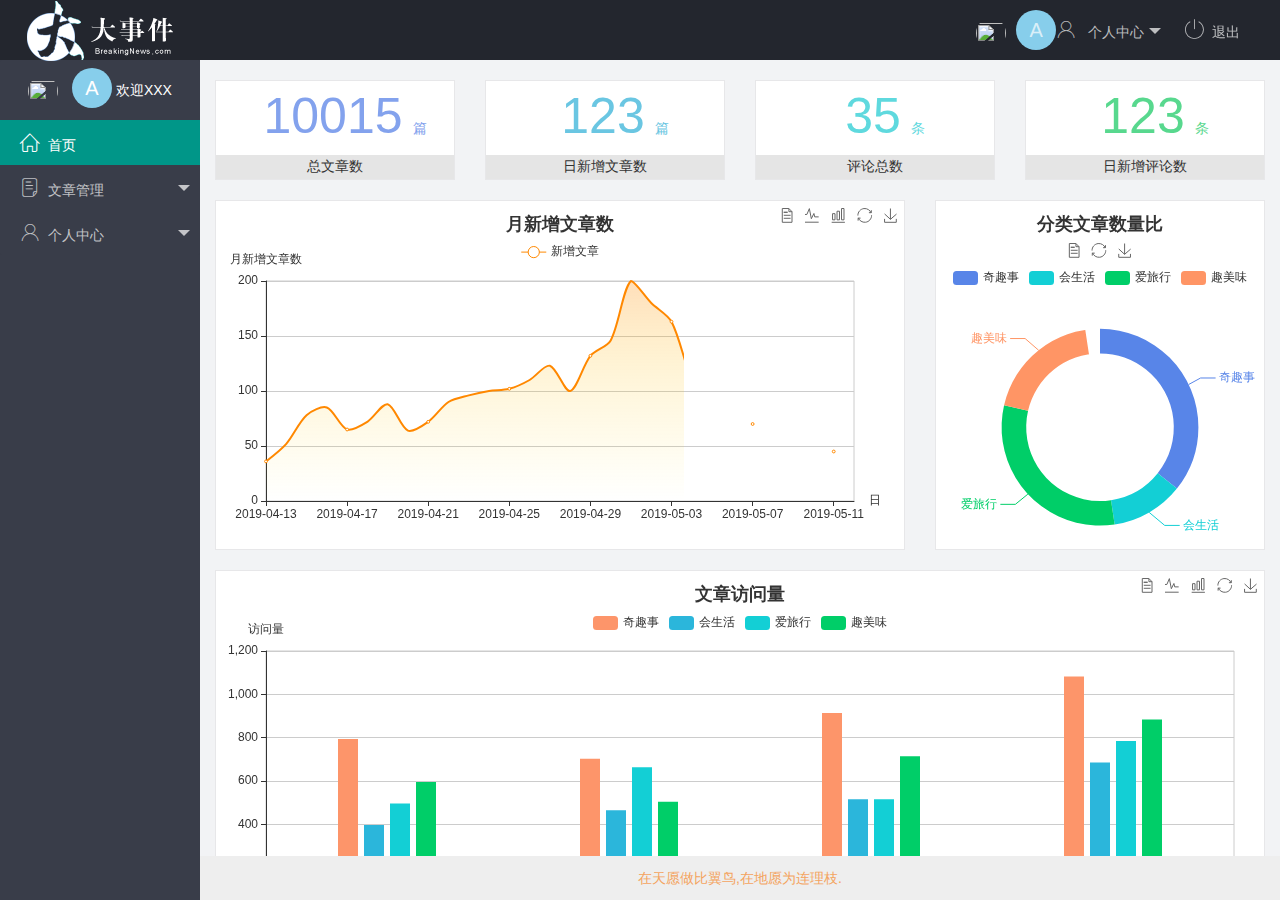
==== index.html @ f8e323c4 "让你烦我给你删了" ====
<!DOCTYPE html>
<html>

<head>
    <meta charset="utf-8">
    <meta name="viewport" content="width=device-width, initial-scale=1, maximum-scale=1">
    <title>主页面</title>
    <!-- 引入layui的css -->
    <link rel="stylesheet" href="/assets/lib/layui/css/layui.css">
    <!-- 引入小图标的 -->
    <link rel="stylesheet" href="/assets/fonts/iconfont.css">
    <!-- 引入自己的css -->
    <link rel="stylesheet" href="/assets/css/index.css">
</head>

<body class="layui-layout-body">
    <div class="layui-layout layui-layout-admin">
        <div class="layui-header">
            <div class="layui-logo">
                <img src="/assets/images/logo.png" alt="">
            </div>

            <ul class="layui-nav layui-layout-right">
                <li class="layui-nav-item">
                    <a href="javascript:;">
                        <img src="http://t.cn/RCzsdCq" class="layui-nav-img"><span class="text">A</span><span class="iconfont icon-user"></span>
                        
                        个人中心
                    </a>
                    <dl class="layui-nav-child">
                        <dd><a href="">基本资料</a></dd>
                        <dd><a href="">头像设置</a></dd>
                        <dd><a href="">设置密码</a></dd>
                    </dl>
                </li>
                <li class="layui-nav-item"><a href="" id="exit"><span class="iconfont icon-tuichu"></span>退出</a></li>
            </ul>
        </div>

        <div class="layui-side layui-bg-black">
            <div class="layui-side-scroll" >
                <!-- 左侧导航区域（可配合layui已有的垂直导航） -->
                <ul class="layui-nav layui-nav-tree" lay-shrink="all" >
                    <li class="layui-nav-item  heig">
                        <img src="http://t.cn/RCzsdCq" class="layui-nav-img">
                        <span class="text">A</span>
                        <span class="welcome">欢迎XXX</span>
                    </li>
                    <li class="layui-nav-item layui-this" ><a href="/home/dashboard.html" target="fm">
                        <span class="iconfont icon-home" ></span>首页</a></li>


                    <li class="layui-nav-item ">
                        <a class="" href="javascript:;"><span class="iconfont icon-16"></span>文章管理</a>
                        <dl class="layui-nav-child">
                            <dd><a href="javascript:;"> <i class="layui-icon layui-icon-star" style="font-size: 20px; color: #1E9FFF;"></i>文章类别</a></dd>
                            <dd><a href="javascript:;"><i class="layui-icon layui-icon-star" style="font-size: 20px; color: red;"></i>文章发布</a></dd>
                            <dd><a href="javascript:;"><i class="layui-icon layui-icon-star" style="font-size: 20px; color: orange;"></i>文章管理</a></dd>
                        </dl>
                    </li>


                    <li class="layui-nav-item">
                        <a href="javascript:;"><span class="iconfont icon-user"></span>个人中心</a>
                        <dl class="layui-nav-child">
                            <dd><a href="/user/user.info.html" target="fm"><i class="layui-icon layui-icon-star" style="font-size: 20px; color: pink;"></i>基本设置</a></dd>
                            <dd><a href="/user/user.avatar.html" target="fm"><i class="layui-icon layui-icon-star" style="font-size: 20px; color: greenyellow"></i>更改头像</a></dd>
                            <dd><a href="/user/user.pwd.html" target="fm"><i class="layui-icon layui-icon-star" style="font-size: 20px; color: purple;"></i>密码修改</a></dd>
                        </dl>
                    </li>
                </ul>
            </div>
        </div>

        <div class="layui-body">
            <!-- 内容主体区域 -->
            <iframe  name="fm" src="/home/dashboard.html" frameborder="0"></iframe>
        </div>

        <div class="layui-footer">
            <!-- 底部固定区域 -->
           在天愿做比翼鸟,在地愿为连理枝.
        </div>
    </div>
    <!-- 引入jquery -->
    <script src="/assets/lib/jquery.js"></script>
    <!-- 引入layui的js部分 -->
    <!-- <script src="/assets/lib/layui/layui.js"></script> -->
    <script src="/assets/lib/layui/layui.all.js"></script>
    <!-- 引入自己的js -->
    <script src="/assets/js/index.js"></script>

</body>

</html>
---- assets/lib/layui/css/layui.css ----
/** layui-v2.5.5 MIT License By https://www.layui.com */
 .layui-inline,img{display:inline-block;vertical-align:middle}h1,h2,h3,h4,h5,h6{font-weight:400}.layui-edge,.layui-header,.layui-inline,.layui-main{position:relative}.layui-body,.layui-edge,.layui-elip{overflow:hidden}.layui-btn,.layui-edge,.layui-inline,img{vertical-align:middle}.layui-btn,.layui-disabled,.layui-icon,.layui-unselect{-moz-user-select:none;-webkit-user-select:none;-ms-user-select:none}.layui-elip,.layui-form-checkbox span,.layui-form-pane .layui-form-label{text-overflow:ellipsis;white-space:nowrap}.layui-breadcrumb,.layui-tree-btnGroup{visibility:hidden}blockquote,body,button,dd,div,dl,dt,form,h1,h2,h3,h4,h5,h6,input,li,ol,p,pre,td,textarea,th,ul{margin:0;padding:0;-webkit-tap-highlight-color:rgba(0,0,0,0)}a:active,a:hover{outline:0}img{border:none}li{list-style:none}table{border-collapse:collapse;border-spacing:0}h4,h5,h6{font-size:100%}button,input,optgroup,option,select,textarea{font-family:inherit;font-size:inherit;font-style:inherit;font-weight:inherit;outline:0}pre{white-space:pre-wrap;white-space:-moz-pre-wrap;white-space:-pre-wrap;white-space:-o-pre-wrap;word-wrap:break-word}body{line-height:24px;font:14px Helvetica Neue,Helvetica,PingFang SC,Tahoma,Arial,sans-serif}hr{height:1px;margin:10px 0;border:0;clear:both}a{color:#333;text-decoration:none}a:hover{color:#777}a cite{font-style:normal;*cursor:pointer}.layui-border-box,.layui-border-box *{box-sizing:border-box}.layui-box,.layui-box *{box-sizing:content-box}.layui-clear{clear:both;*zoom:1}.layui-clear:after{content:'\20';clear:both;*zoom:1;display:block;height:0}.layui-inline{*display:inline;*zoom:1}.layui-edge{display:inline-block;width:0;height:0;border-width:6px;border-style:dashed;border-color:transparent}.layui-edge-top{top:-4px;border-bottom-color:#999;border-bottom-style:solid}.layui-edge-right{border-left-color:#999;border-left-style:solid}.layui-edge-bottom{top:2px;border-top-color:#999;border-top-style:solid}.layui-edge-left{border-right-color:#999;border-right-style:solid}.layui-disabled,.layui-disabled:hover{color:#d2d2d2!important;cursor:not-allowed!important}.layui-circle{border-radius:100%}.layui-show{display:block!important}.layui-hide{display:none!important}@font-face{font-family:layui-icon;src:url(../font/iconfont.eot?v=250);src:url(../font/iconfont.eot?v=250#iefix) format('embedded-opentype'),url(../font/iconfont.woff2?v=250) format('woff2'),url(../font/iconfont.woff?v=250) format('woff'),url(../font/iconfont.ttf?v=250) format('truetype'),url(../font/iconfont.svg?v=250#layui-icon) format('svg')}.layui-icon{font-family:layui-icon!important;font-size:16px;font-style:normal;-webkit-font-smoothing:antialiased;-moz-osx-font-smoothing:grayscale}.layui-icon-reply-fill:before{content:"\e611"}.layui-icon-set-fill:before{content:"\e614"}.layui-icon-menu-fill:before{content:"\e60f"}.layui-icon-search:before{content:"\e615"}.layui-icon-share:before{content:"\e641"}.layui-icon-set-sm:before{content:"\e620"}.layui-icon-engine:before{content:"\e628"}.layui-icon-close:before{content:"\1006"}.layui-icon-close-fill:before{content:"\1007"}.layui-icon-chart-screen:before{content:"\e629"}.layui-icon-star:before{content:"\e600"}.layui-icon-circle-dot:before{content:"\e617"}.layui-icon-chat:before{content:"\e606"}.layui-icon-release:before{content:"\e609"}.layui-icon-list:before{content:"\e60a"}.layui-icon-chart:before{content:"\e62c"}.layui-icon-ok-circle:before{content:"\1005"}.layui-icon-layim-theme:before{content:"\e61b"}.layui-icon-table:before{content:"\e62d"}.layui-icon-right:before{content:"\e602"}.layui-icon-left:before{content:"\e603"}.layui-icon-cart-simple:before{content:"\e698"}.layui-icon-face-cry:before{content:"\e69c"}.layui-icon-face-smile:before{content:"\e6af"}.layui-icon-survey:before{content:"\e6b2"}.layui-icon-tree:before{content:"\e62e"}.layui-icon-upload-circle:before{content:"\e62f"}.layui-icon-add-circle:before{content:"\e61f"}.layui-icon-download-circle:before{content:"\e601"}.layui-icon-templeate-1:before{content:"\e630"}.layui-icon-util:before{content:"\e631"}.layui-icon-face-surprised:before{content:"\e664"}.layui-icon-edit:before{content:"\e642"}.layui-icon-speaker:before{content:"\e645"}.layui-icon-down:before{content:"\e61a"}.layui-icon-file:before{content:"\e621"}.layui-icon-layouts:before{content:"\e632"}.layui-icon-rate-half:before{content:"\e6c9"}.layui-icon-add-circle-fine:before{content:"\e608"}.layui-icon-prev-circle:before{content:"\e633"}.layui-icon-read:before{content:"\e705"}.layui-icon-404:before{content:"\e61c"}.layui-icon-carousel:before{content:"\e634"}.layui-icon-help:before{content:"\e607"}.layui-icon-code-circle:before{content:"\e635"}.layui-icon-water:before{content:"\e636"}.layui-icon-username:before{content:"\e66f"}.layui-icon-find-fill:before{content:"\e670"}.layui-icon-about:before{content:"\e60b"}.layui-icon-location:before{content:"\e715"}.layui-icon-up:before{content:"\e619"}.layui-icon-pause:before{content:"\e651"}.layui-icon-date:before{content:"\e637"}.layui-icon-layim-uploadfile:before{content:"\e61d"}.layui-icon-delete:before{content:"\e640"}.layui-icon-play:before{content:"\e652"}.layui-icon-top:before{content:"\e604"}.layui-icon-friends:before{content:"\e612"}.layui-icon-refresh-3:before{content:"\e9aa"}.layui-icon-ok:before{content:"\e605"}.layui-icon-layer:before{content:"\e638"}.layui-icon-face-smile-fine:before{content:"\e60c"}.layui-icon-dollar:before{content:"\e659"}.layui-icon-group:before{content:"\e613"}.layui-icon-layim-download:before{content:"\e61e"}.layui-icon-picture-fine:before{content:"\e60d"}.layui-icon-link:before{content:"\e64c"}.layui-icon-diamond:before{content:"\e735"}.layui-icon-log:before{content:"\e60e"}.layui-icon-rate-solid:before{content:"\e67a"}.layui-icon-fonts-del:before{content:"\e64f"}.layui-icon-unlink:before{content:"\e64d"}.layui-icon-fonts-clear:before{content:"\e639"}.layui-icon-triangle-r:before{content:"\e623"}.layui-icon-circle:before{content:"\e63f"}.layui-icon-radio:before{content:"\e643"}.layui-icon-align-center:before{content:"\e647"}.layui-icon-align-right:before{content:"\e648"}.layui-icon-align-left:before{content:"\e649"}.layui-icon-loading-1:before{content:"\e63e"}.layui-icon-return:before{content:"\e65c"}.layui-icon-fonts-strong:before{content:"\e62b"}.layui-icon-upload:before{content:"\e67c"}.layui-icon-dialogue:before{content:"\e63a"}.layui-icon-video:before{content:"\e6ed"}.layui-icon-headset:before{content:"\e6fc"}.layui-icon-cellphone-fine:before{content:"\e63b"}.layui-icon-add-1:before{content:"\e654"}.layui-icon-face-smile-b:before{content:"\e650"}.layui-icon-fonts-html:before{content:"\e64b"}.layui-icon-form:before{content:"\e63c"}.layui-icon-cart:before{content:"\e657"}.layui-icon-camera-fill:before{content:"\e65d"}.layui-icon-tabs:before{content:"\e62a"}.layui-icon-fonts-code:before{content:"\e64e"}.layui-icon-fire:before{content:"\e756"}.layui-icon-set:before{content:"\e716"}.layui-icon-fonts-u:before{content:"\e646"}.layui-icon-triangle-d:before{content:"\e625"}.layui-icon-tips:before{content:"\e702"}.layui-icon-picture:before{content:"\e64a"}.layui-icon-more-vertical:before{content:"\e671"}.layui-icon-flag:before{content:"\e66c"}.layui-icon-loading:before{content:"\e63d"}.layui-icon-fonts-i:before{content:"\e644"}.layui-icon-refresh-1:before{content:"\e666"}.layui-icon-rmb:before{content:"\e65e"}.layui-icon-home:before{content:"\e68e"}.layui-icon-user:before{content:"\e770"}.layui-icon-notice:before{content:"\e667"}.layui-icon-login-weibo:before{content:"\e675"}.layui-icon-voice:before{content:"\e688"}.layui-icon-upload-drag:before{content:"\e681"}.layui-icon-login-qq:before{content:"\e676"}.layui-icon-snowflake:before{content:"\e6b1"}.layui-icon-file-b:before{content:"\e655"}.layui-icon-template:before{content:"\e663"}.layui-icon-auz:before{content:"\e672"}.layui-icon-console:before{content:"\e665"}.layui-icon-app:before{content:"\e653"}.layui-icon-prev:before{content:"\e65a"}.layui-icon-website:before{content:"\e7ae"}.layui-icon-next:before{content:"\e65b"}.layui-icon-component:before{content:"\e857"}.layui-icon-more:before{content:"\e65f"}.layui-icon-login-wechat:before{content:"\e677"}.layui-icon-shrink-right:before{content:"\e668"}.layui-icon-spread-left:before{content:"\e66b"}.layui-icon-camera:before{content:"\e660"}.layui-icon-note:before{content:"\e66e"}.layui-icon-refresh:before{content:"\e669"}.layui-icon-female:before{content:"\e661"}.layui-icon-male:before{content:"\e662"}.layui-icon-password:before{content:"\e673"}.layui-icon-senior:before{content:"\e674"}.layui-icon-theme:before{content:"\e66a"}.layui-icon-tread:before{content:"\e6c5"}.layui-icon-praise:before{content:"\e6c6"}.layui-icon-star-fill:before{content:"\e658"}.layui-icon-rate:before{content:"\e67b"}.layui-icon-template-1:before{content:"\e656"}.layui-icon-vercode:before{content:"\e679"}.layui-icon-cellphone:before{content:"\e678"}.layui-icon-screen-full:before{content:"\e622"}.layui-icon-screen-restore:before{content:"\e758"}.layui-icon-cols:before{content:"\e610"}.layui-icon-export:before{content:"\e67d"}.layui-icon-print:before{content:"\e66d"}.layui-icon-slider:before{content:"\e714"}.layui-icon-addition:before{content:"\e624"}.layui-icon-subtraction:before{content:"\e67e"}.layui-icon-service:before{content:"\e626"}.layui-icon-transfer:before{content:"\e691"}.layui-main{width:1140px;margin:0 auto}.layui-header{z-index:1000;height:60px}.layui-header a:hover{transition:all .5s;-webkit-transition:all .5s}.layui-side{position:fixed;left:0;top:0;bottom:0;z-index:999;width:200px;overflow-x:hidden}.layui-side-scroll{position:relative;width:220px;height:100%;overflow-x:hidden}.layui-body{position:absolute;left:200px;right:0;top:0;bottom:0;z-index:998;width:auto;overflow-y:auto;box-sizing:border-box}.layui-layout-body{overflow:hidden}.layui-layout-admin .layui-header{background-color:#23262E}.layui-layout-admin .layui-side{top:60px;width:200px;overflow-x:hidden}.layui-layout-admin .layui-body{position:fixed;top:60px;bottom:44px}.layui-layout-admin .layui-main{width:auto;margin:0 15px}.layui-layout-admin .layui-footer{position:fixed;left:200px;right:0;bottom:0;height:44px;line-height:44px;padding:0 15px;background-color:#eee}.layui-layout-admin .layui-logo{position:absolute;left:0;top:0;width:200px;height:100%;line-height:60px;text-align:center;color:#009688;font-size:16px}.layui-layout-admin .layui-header .layui-nav{background:0 0}.layui-layout-left{position:absolute!important;left:200px;top:0}.layui-layout-right{position:absolute!important;right:0;top:0}.layui-container{position:relative;margin:0 auto;padding:0 15px;box-sizing:border-box}.layui-fluid{position:relative;margin:0 auto;padding:0 15px}.layui-row:after,.layui-row:before{content:'';display:block;clear:both}.layui-col-lg1,.layui-col-lg10,.layui-col-lg11,.layui-col-lg12,.layui-col-lg2,.layui-col-lg3,.layui-col-lg4,.layui-col-lg5,.layui-col-lg6,.layui-col-lg7,.layui-col-lg8,.layui-col-lg9,.layui-col-md1,.layui-col-md10,.layui-col-md11,.layui-col-md12,.layui-col-md2,.layui-col-md3,.layui-col-md4,.layui-col-md5,.layui-col-md6,.layui-col-md7,.layui-col-md8,.layui-col-md9,.layui-col-sm1,.layui-col-sm10,.layui-col-sm11,.layui-col-sm12,.layui-col-sm2,.layui-col-sm3,.layui-col-sm4,.layui-col-sm5,.layui-col-sm6,.layui-col-sm7,.layui-col-sm8,.layui-col-sm9,.layui-col-xs1,.layui-col-xs10,.layui-col-xs11,.layui-col-xs12,.layui-col-xs2,.layui-col-xs3,.layui-col-xs4,.layui-col-xs5,.layui-col-xs6,.layui-col-xs7,.layui-col-xs8,.layui-col-xs9{position:relative;display:block;box-sizing:border-box}.layui-col-xs1,.layui-col-xs10,.layui-col-xs11,.layui-col-xs12,.layui-col-xs2,.layui-col-xs3,.layui-col-xs4,.layui-col-xs5,.layui-col-xs6,.layui-col-xs7,.layui-col-xs8,.layui-col-xs9{float:left}.layui-col-xs1{width:8.33333333%}.layui-col-xs2{width:16.66666667%}.layui-col-xs3{width:25%}.layui-col-xs4{width:33.33333333%}.layui-col-xs5{width:41.66666667%}.layui-col-xs6{width:50%}.layui-col-xs7{width:58.33333333%}.layui-col-xs8{width:66.66666667%}.layui-col-xs9{width:75%}.layui-col-xs10{width:83.33333333%}.layui-col-xs11{width:91.66666667%}.layui-col-xs12{width:100%}.layui-col-xs-offset1{margin-left:8.33333333%}.layui-col-xs-offset2{margin-left:16.66666667%}.layui-col-xs-offset3{margin-left:25%}.layui-col-xs-offset4{margin-left:33.33333333%}.layui-col-xs-offset5{margin-left:41.66666667%}.layui-col-xs-offset6{margin-left:50%}.layui-col-xs-offset7{margin-left:58.33333333%}.layui-col-xs-offset8{margin-left:66.66666667%}.layui-col-xs-offset9{margin-left:75%}.layui-col-xs-offset10{margin-left:83.33333333%}.layui-col-xs-offset11{margin-left:91.66666667%}.layui-col-xs-offset12{margin-left:100%}@media screen and (max-width:768px){.layui-hide-xs{display:none!important}.layui-show-xs-block{display:block!important}.layui-show-xs-inline{display:inline!important}.layui-show-xs-inline-block{display:inline-block!important}}@media screen and (min-width:768px){.layui-container{width:750px}.layui-hide-sm{display:none!important}.layui-show-sm-block{display:block!important}.layui-show-sm-inline{display:inline!important}.layui-show-sm-inline-block{display:inline-block!important}.layui-col-sm1,.layui-col-sm10,.layui-col-sm11,.layui-col-sm12,.layui-col-sm2,.layui-col-sm3,.layui-col-sm4,.layui-col-sm5,.layui-col-sm6,.layui-col-sm7,.layui-col-sm8,.layui-col-sm9{float:left}.layui-col-sm1{width:8.33333333%}.layui-col-sm2{width:16.66666667%}.layui-col-sm3{width:25%}.layui-col-sm4{width:33.33333333%}.layui-col-sm5{width:41.66666667%}.layui-col-sm6{width:50%}.layui-col-sm7{width:58.33333333%}.layui-col-sm8{width:66.66666667%}.layui-col-sm9{width:75%}.layui-col-sm10{width:83.33333333%}.layui-col-sm11{width:91.66666667%}.layui-col-sm12{width:100%}.layui-col-sm-offset1{margin-left:8.33333333%}.layui-col-sm-offset2{margin-left:16.66666667%}.layui-col-sm-offset3{margin-left:25%}.layui-col-sm-offset4{margin-left:33.33333333%}.layui-col-sm-offset5{margin-left:41.66666667%}.layui-col-sm-offset6{margin-left:50%}.layui-col-sm-offset7{margin-left:58.33333333%}.layui-col-sm-offset8{margin-left:66.66666667%}.layui-col-sm-offset9{margin-left:75%}.layui-col-sm-offset10{margin-left:83.33333333%}.layui-col-sm-offset11{margin-left:91.66666667%}.layui-col-sm-offset12{margin-left:100%}}@media screen and (min-width:992px){.layui-container{width:970px}.layui-hide-md{display:none!important}.layui-show-md-block{display:block!important}.layui-show-md-inline{display:inline!important}.layui-show-md-inline-block{display:inline-block!important}.layui-col-md1,.layui-col-md10,.layui-col-md11,.layui-col-md12,.layui-col-md2,.layui-col-md3,.layui-col-md4,.layui-col-md5,.layui-col-md6,.layui-col-md7,.layui-col-md8,.layui-col-md9{float:left}.layui-col-md1{width:8.33333333%}.layui-col-md2{width:16.66666667%}.layui-col-md3{width:25%}.layui-col-md4{width:33.33333333%}.layui-col-md5{width:41.66666667%}.layui-col-md6{width:50%}.layui-col-md7{width:58.33333333%}.layui-col-md8{width:66.66666667%}.layui-col-md9{width:75%}.layui-col-md10{width:83.33333333%}.layui-col-md11{width:91.66666667%}.layui-col-md12{width:100%}.layui-col-md-offset1{margin-left:8.33333333%}.layui-col-md-offset2{margin-left:16.66666667%}.layui-col-md-offset3{margin-left:25%}.layui-col-md-offset4{margin-left:33.33333333%}.layui-col-md-offset5{margin-left:41.66666667%}.layui-col-md-offset6{margin-left:50%}.layui-col-md-offset7{margin-left:58.33333333%}.layui-col-md-offset8{margin-left:66.66666667%}.layui-col-md-offset9{margin-left:75%}.layui-col-md-offset10{margin-left:83.33333333%}.layui-col-md-offset11{margin-left:91.66666667%}.layui-col-md-offset12{margin-left:100%}}@media screen and (min-width:1200px){.layui-container{width:1170px}.layui-hide-lg{display:none!important}.layui-show-lg-block{display:block!important}.layui-show-lg-inline{display:inline!important}.layui-show-lg-inline-block{display:inline-block!important}.layui-col-lg1,.layui-col-lg10,.layui-col-lg11,.layui-col-lg12,.layui-col-lg2,.layui-col-lg3,.layui-col-lg4,.layui-col-lg5,.layui-col-lg6,.layui-col-lg7,.layui-col-lg8,.layui-col-lg9{float:left}.layui-col-lg1{width:8.33333333%}.layui-col-lg2{width:16.66666667%}.layui-col-lg3{width:25%}.layui-col-lg4{width:33.33333333%}.layui-col-lg5{width:41.66666667%}.layui-col-lg6{width:50%}.layui-col-lg7{width:58.33333333%}.layui-col-lg8{width:66.66666667%}.layui-col-lg9{width:75%}.layui-col-lg10{width:83.33333333%}.layui-col-lg11{width:91.66666667%}.layui-col-lg12{width:100%}.layui-col-lg-offset1{margin-left:8.33333333%}.layui-col-lg-offset2{margin-left:16.66666667%}.layui-col-lg-offset3{margin-left:25%}.layui-col-lg-offset4{margin-left:33.33333333%}.layui-col-lg-offset5{margin-left:41.66666667%}.layui-col-lg-offset6{margin-left:50%}.layui-col-lg-offset7{margin-left:58.33333333%}.layui-col-lg-offset8{margin-left:66.66666667%}.layui-col-lg-offset9{margin-left:75%}.layui-col-lg-offset10{margin-left:83.33333333%}.layui-col-lg-offset11{margin-left:91.66666667%}.layui-col-lg-offset12{margin-left:100%}}.layui-col-space1{margin:-.5px}.layui-col-space1>*{padding:.5px}.layui-col-space3{margin:-1.5px}.layui-col-space3>*{padding:1.5px}.layui-col-space5{margin:-2.5px}.layui-col-space5>*{padding:2.5px}.layui-col-space8{margin:-3.5px}.layui-col-space8>*{padding:3.5px}.layui-col-space10{margin:-5px}.layui-col-space10>*{padding:5px}.layui-col-space12{margin:-6px}.layui-col-space12>*{padding:6px}.layui-col-space15{margin:-7.5px}.layui-col-space15>*{padding:7.5px}.layui-col-space18{margin:-9px}.layui-col-space18>*{padding:9px}.layui-col-space20{margin:-10px}.layui-col-space20>*{padding:10px}.layui-col-space22{margin:-11px}.layui-col-space22>*{padding:11px}.layui-col-space25{margin:-12.5px}.layui-col-space25>*{padding:12.5px}.layui-col-space30{margin:-15px}.layui-col-space30>*{padding:15px}.layui-btn,.layui-input,.layui-select,.layui-textarea,.layui-upload-button{outline:0;-webkit-appearance:none;transition:all .3s;-webkit-transition:all .3s;box-sizing:border-box}.layui-elem-quote{margin-bottom:10px;padding:15px;line-height:22px;border-left:5px solid #009688;border-radius:0 2px 2px 0;background-color:#f2f2f2}.layui-quote-nm{border-style:solid;border-width:1px 1px 1px 5px;background:0 0}.layui-elem-field{margin-bottom:10px;padding:0;border-width:1px;border-style:solid}.layui-elem-field legend{margin-left:20px;padding:0 10px;font-size:20px;font-weight:300}.layui-field-title{margin:10px 0 20px;border-width:1px 0 0}.layui-field-box{padding:10px 15px}.layui-field-title .layui-field-box{padding:10px 0}.layui-progress{position:relative;height:6px;border-radius:20px;background-color:#e2e2e2}.layui-progress-bar{position:absolute;left:0;top:0;width:0;max-width:100%;height:6px;border-radius:20px;text-align:right;background-color:#5FB878;transition:all .3s;-webkit-transition:all .3s}.layui-progress-big,.layui-progress-big .layui-progress-bar{height:18px;line-height:18px}.layui-progress-text{position:relative;top:-20px;line-height:18px;font-size:12px;color:#666}.layui-progress-big .layui-progress-text{position:static;padding:0 10px;color:#fff}.layui-collapse{border-width:1px;border-style:solid;border-radius:2px}.layui-colla-content,.layui-colla-item{border-top-width:1px;border-top-style:solid}.layui-colla-item:first-child{border-top:none}.layui-colla-title{position:relative;height:42px;line-height:42px;padding:0 15px 0 35px;color:#333;background-color:#f2f2f2;cursor:pointer;font-size:14px;overflow:hidden}.layui-colla-content{display:none;padding:10px 15px;line-height:22px;color:#666}.layui-colla-icon{position:absolute;left:15px;top:0;font-size:14px}.layui-card{margin-bottom:15px;border-radius:2px;background-color:#fff;box-shadow:0 1px 2px 0 rgba(0,0,0,.05)}.layui-card:last-child{margin-bottom:0}.layui-card-header{position:relative;height:42px;line-height:42px;padding:0 15px;border-bottom:1px solid #f6f6f6;color:#333;border-radius:2px 2px 0 0;font-size:14px}.layui-bg-black,.layui-bg-blue,.layui-bg-cyan,.layui-bg-green,.layui-bg-orange,.layui-bg-red{color:#fff!important}.layui-card-body{position:relative;padding:10px 15px;line-height:24px}.layui-card-body[pad15]{padding:15px}.layui-card-body[pad20]{padding:20px}.layui-card-body .layui-table{margin:5px 0}.layui-card .layui-tab{margin:0}.layui-panel-window{position:relative;padding:15px;border-radius:0;border-top:5px solid #E6E6E6;background-color:#fff}.layui-auxiliar-moving{position:fixed;left:0;right:0;top:0;bottom:0;width:100%;height:100%;background:0 0;z-index:9999999999}.layui-form-label,.layui-form-mid,.layui-form-select,.layui-input-block,.layui-input-inline,.layui-textarea{position:relative}.layui-bg-red{background-color:#FF5722!important}.layui-bg-orange{background-color:#FFB800!important}.layui-bg-green{background-color:#009688!important}.layui-bg-cyan{background-color:#2F4056!important}.layui-bg-blue{background-color:#1E9FFF!important}.layui-bg-black{background-color:#393D49!important}.layui-bg-gray{background-color:#eee!important;color:#666!important}.layui-badge-rim,.layui-colla-content,.layui-colla-item,.layui-collapse,.layui-elem-field,.layui-form-pane .layui-form-item[pane],.layui-form-pane .layui-form-label,.layui-input,.layui-layedit,.layui-layedit-tool,.layui-quote-nm,.layui-select,.layui-tab-bar,.layui-tab-card,.layui-tab-title,.layui-tab-title .layui-this:after,.layui-textarea{border-color:#e6e6e6}.layui-timeline-item:before,hr{background-color:#e6e6e6}.layui-text{line-height:22px;font-size:14px;color:#666}.layui-text h1,.layui-text h2,.layui-text h3{font-weight:500;color:#333}.layui-text h1{font-size:30px}.layui-text h2{font-size:24px}.layui-text h3{font-size:18px}.layui-text a:not(.layui-btn){color:#01AAED}.layui-text a:not(.layui-btn):hover{text-decoration:underline}.layui-text ul{padding:5px 0 5px 15px}.layui-text ul li{margin-top:5px;list-style-type:disc}.layui-text em,.layui-word-aux{color:#999!important;padding:0 5px!important}.layui-btn{display:inline-block;height:38px;line-height:38px;padding:0 18px;background-color:#009688;color:#fff;white-space:nowrap;text-align:center;font-size:14px;border:none;border-radius:2px;cursor:pointer}.layui-btn:hover{opacity:.8;filter:alpha(opacity=80);color:#fff}.layui-btn:active{opacity:1;filter:alpha(opacity=100)}.layui-btn+.layui-btn{margin-left:10px}.layui-btn-container{font-size:0}.layui-btn-container .layui-btn{margin-right:10px;margin-bottom:10px}.layui-btn-container .layui-btn+.layui-btn{margin-left:0}.layui-table .layui-btn-container .layui-btn{margin-bottom:9px}.layui-btn-radius{border-radius:100px}.layui-btn .layui-icon{margin-right:3px;font-size:18px;vertical-align:bottom;vertical-align:middle\9}.layui-btn-primary{border:1px solid #C9C9C9;background-color:#fff;color:#555}.layui-btn-primary:hover{border-color:#009688;color:#333}.layui-btn-normal{background-color:#1E9FFF}.layui-btn-warm{background-color:#FFB800}.layui-btn-danger{background-color:#FF5722}.layui-btn-checked{background-color:#5FB878}.layui-btn-disabled,.layui-btn-disabled:active,.layui-btn-disabled:hover{border:1px solid #e6e6e6;background-color:#FBFBFB;color:#C9C9C9;cursor:not-allowed;opacity:1}.layui-btn-lg{height:44px;line-height:44px;padding:0 25px;font-size:16px}.layui-btn-sm{height:30px;line-height:30px;padding:0 10px;font-size:12px}.layui-btn-sm i{font-size:16px!important}.layui-btn-xs{height:22px;line-height:22px;padding:0 5px;font-size:12px}.layui-btn-xs i{font-size:14px!important}.layui-btn-group{display:inline-block;vertical-align:middle;font-size:0}.layui-btn-group .layui-btn{margin-left:0!important;margin-right:0!important;border-left:1px solid rgba(255,255,255,.5);border-radius:0}.layui-btn-group .layui-btn-primary{border-left:none}.layui-btn-group .layui-btn-primary:hover{border-color:#C9C9C9;color:#009688}.layui-btn-group .layui-btn:first-child{border-left:none;border-radius:2px 0 0 2px}.layui-btn-group .layui-btn-primary:first-child{border-left:1px solid #c9c9c9}.layui-btn-group .layui-btn:last-child{border-radius:0 2px 2px 0}.layui-btn-group .layui-btn+.layui-btn{margin-left:0}.layui-btn-group+.layui-btn-group{margin-left:10px}.layui-btn-fluid{width:100%}.layui-input,.layui-select,.layui-textarea{height:38px;line-height:1.3;line-height:38px\9;border-width:1px;border-style:solid;background-color:#fff;border-radius:2px}.layui-input::-webkit-input-placeholder,.layui-select::-webkit-input-placeholder,.layui-textarea::-webkit-input-placeholder{line-height:1.3}.layui-input,.layui-textarea{display:block;width:100%;padding-left:10px}.layui-input:hover,.layui-textarea:hover{border-color:#D2D2D2!important}.layui-input:focus,.layui-textarea:focus{border-color:#C9C9C9!important}.layui-textarea{min-height:100px;height:auto;line-height:20px;padding:6px 10px;resize:vertical}.layui-select{padding:0 10px}.layui-form input[type=checkbox],.layui-form input[type=radio],.layui-form select{display:none}.layui-form [lay-ignore]{display:initial}.layui-form-item{margin-bottom:15px;clear:both;*zoom:1}.layui-form-item:after{content:'\20';clear:both;*zoom:1;display:block;height:0}.layui-form-label{float:left;display:block;padding:9px 15px;width:80px;font-weight:400;line-height:20px;text-align:right}.layui-form-label-col{display:block;float:none;padding:9px 0;line-height:20px;text-align:left}.layui-form-item .layui-inline{margin-bottom:5px;margin-right:10px}.layui-input-block{margin-left:110px;min-height:36px}.layui-input-inline{display:inline-block;vertical-align:middle}.layui-form-item .layui-input-inline{float:left;width:190px;margin-right:10px}.layui-form-text .layui-input-inline{width:auto}.layui-form-mid{float:left;display:block;padding:9px 0!important;line-height:20px;margin-right:10px}.layui-form-danger+.layui-form-select .layui-input,.layui-form-danger:focus{border-color:#FF5722!important}.layui-form-select .layui-input{padding-right:30px;cursor:pointer}.layui-form-select .layui-edge{position:absolute;right:10px;top:50%;margin-top:-3px;cursor:pointer;border-width:6px;border-top-color:#c2c2c2;border-top-style:solid;transition:all .3s;-webkit-transition:all .3s}.layui-form-select dl{display:none;position:absolute;left:0;top:42px;padding:5px 0;z-index:899;min-width:100%;border:1px solid #d2d2d2;max-height:300px;overflow-y:auto;background-color:#fff;border-radius:2px;box-shadow:0 2px 4px rgba(0,0,0,.12);box-sizing:border-box}.layui-form-select dl dd,.layui-form-select dl dt{padding:0 10px;line-height:36px;white-space:nowrap;overflow:hidden;text-overflow:ellipsis}.layui-form-select dl dt{font-size:12px;color:#999}.layui-form-select dl dd{cursor:pointer}.layui-form-select dl dd:hover{background-color:#f2f2f2;-webkit-transition:.5s all;transition:.5s all}.layui-form-select .layui-select-group dd{padding-left:20px}.layui-form-select dl dd.layui-select-tips{padding-left:10px!important;color:#999}.layui-form-select dl dd.layui-this{background-color:#5FB878;color:#fff}.layui-form-checkbox,.layui-form-select dl dd.layui-disabled{background-color:#fff}.layui-form-selected dl{display:block}.layui-form-checkbox,.layui-form-checkbox *,.layui-form-switch{display:inline-block;vertical-align:middle}.layui-form-selected .layui-edge{margin-top:-9px;-webkit-transform:rotate(180deg);transform:rotate(180deg);margin-top:-3px\9}:root .layui-form-selected .layui-edge{margin-top:-9px\0/IE9}.layui-form-selectup dl{top:auto;bottom:42px}.layui-select-none{margin:5px 0;text-align:center;color:#999}.layui-select-disabled .layui-disabled{border-color:#eee!important}.layui-select-disabled .layui-edge{border-top-color:#d2d2d2}.layui-form-checkbox{position:relative;height:30px;line-height:30px;margin-right:10px;padding-right:30px;cursor:pointer;font-size:0;-webkit-transition:.1s linear;transition:.1s linear;box-sizing:border-box}.layui-form-checkbox span{padding:0 10px;height:100%;font-size:14px;border-radius:2px 0 0 2px;background-color:#d2d2d2;color:#fff;overflow:hidden}.layui-form-checkbox:hover span{background-color:#c2c2c2}.layui-form-checkbox i{position:absolute;right:0;top:0;width:30px;height:28px;border:1px solid #d2d2d2;border-left:none;border-radius:0 2px 2px 0;color:#fff;font-size:20px;text-align:center}.layui-form-checkbox:hover i{border-color:#c2c2c2;color:#c2c2c2}.layui-form-checked,.layui-form-checked:hover{border-color:#5FB878}.layui-form-checked span,.layui-form-checked:hover span{background-color:#5FB878}.layui-form-checked i,.layui-form-checked:hover i{color:#5FB878}.layui-form-item .layui-form-checkbox{margin-top:4px}.layui-form-checkbox[lay-skin=primary]{height:auto!important;line-height:normal!important;min-width:18px;min-height:18px;border:none!important;margin-right:0;padding-left:28px;padding-right:0;background:0 0}.layui-form-checkbox[lay-skin=primary] span{padding-left:0;padding-right:15px;line-height:18px;background:0 0;color:#666}.layui-form-checkbox[lay-skin=primary] i{right:auto;left:0;width:16px;height:16px;line-height:16px;border:1px solid #d2d2d2;font-size:12px;border-radius:2px;background-color:#fff;-webkit-transition:.1s linear;transition:.1s linear}.layui-form-checkbox[lay-skin=primary]:hover i{border-color:#5FB878;color:#fff}.layui-form-checked[lay-skin=primary] i{border-color:#5FB878!important;background-color:#5FB878;color:#fff}.layui-checkbox-disbaled[lay-skin=primary] span{background:0 0!important;color:#c2c2c2}.layui-checkbox-disbaled[lay-skin=primary]:hover i{border-color:#d2d2d2}.layui-form-item .layui-form-checkbox[lay-skin=primary]{margin-top:10px}.layui-form-switch{position:relative;height:22px;line-height:22px;min-width:35px;padding:0 5px;margin-top:8px;border:1px solid #d2d2d2;border-radius:20px;cursor:pointer;background-color:#fff;-webkit-transition:.1s linear;transition:.1s linear}.layui-form-switch i{position:absolute;left:5px;top:3px;width:16px;height:16px;border-radius:20px;background-color:#d2d2d2;-webkit-transition:.1s linear;transition:.1s linear}.layui-form-switch em{position:relative;top:0;width:25px;margin-left:21px;padding:0!important;text-align:center!important;color:#999!important;font-style:normal!important;font-size:12px}.layui-form-onswitch{border-color:#5FB878;background-color:#5FB878}.layui-checkbox-disbaled,.layui-checkbox-disbaled i{border-color:#e2e2e2!important}.layui-form-onswitch i{left:100%;margin-left:-21px;background-color:#fff}.layui-form-onswitch em{margin-left:5px;margin-right:21px;color:#fff!important}.layui-checkbox-disbaled span{background-color:#e2e2e2!important}.layui-checkbox-disbaled:hover i{color:#fff!important}[lay-radio]{display:none}.layui-form-radio,.layui-form-radio *{display:inline-block;vertical-align:middle}.layui-form-radio{line-height:28px;margin:6px 10px 0 0;padding-right:10px;cursor:pointer;font-size:0}.layui-form-radio *{font-size:14px}.layui-form-radio>i{margin-right:8px;font-size:22px;color:#c2c2c2}.layui-form-radio>i:hover,.layui-form-radioed>i{color:#5FB878}.layui-radio-disbaled>i{color:#e2e2e2!important}.layui-form-pane .layui-form-label{width:110px;padding:8px 15px;height:38px;line-height:20px;border-width:1px;border-style:solid;border-radius:2px 0 0 2px;text-align:center;background-color:#FBFBFB;overflow:hidden;box-sizing:border-box}.layui-form-pane .layui-input-inline{margin-left:-1px}.layui-form-pane .layui-input-block{margin-left:110px;left:-1px}.layui-form-pane .layui-input{border-radius:0 2px 2px 0}.layui-form-pane .layui-form-text .layui-form-label{float:none;width:100%;border-radius:2px;box-sizing:border-box;text-align:left}.layui-form-pane .layui-form-text .layui-input-inline{display:block;margin:0;top:-1px;clear:both}.layui-form-pane .layui-form-text .layui-input-block{margin:0;left:0;top:-1px}.layui-form-pane .layui-form-text .layui-textarea{min-height:100px;border-radius:0 0 2px 2px}.layui-form-pane .layui-form-checkbox{margin:4px 0 4px 10px}.layui-form-pane .layui-form-radio,.layui-form-pane .layui-form-switch{margin-top:6px;margin-left:10px}.layui-form-pane .layui-form-item[pane]{position:relative;border-width:1px;border-style:solid}.layui-form-pane .layui-form-item[pane] .layui-form-label{position:absolute;left:0;top:0;height:100%;border-width:0 1px 0 0}.layui-form-pane .layui-form-item[pane] .layui-input-inline{margin-left:110px}@media screen and (max-width:450px){.layui-form-item .layui-form-label{text-overflow:ellipsis;overflow:hidden;white-space:nowrap}.layui-form-item .layui-inline{display:block;margin-right:0;margin-bottom:20px;clear:both}.layui-form-item .layui-inline:after{content:'\20';clear:both;display:block;height:0}.layui-form-item .layui-input-inline{display:block;float:none;left:-3px;width:auto;margin:0 0 10px 112px}.layui-form-item .layui-input-inline+.layui-form-mid{margin-left:110px;top:-5px;padding:0}.layui-form-item .layui-form-checkbox{margin-right:5px;margin-bottom:5px}}.layui-layedit{border-width:1px;border-style:solid;border-radius:2px}.layui-layedit-tool{padding:3px 5px;border-bottom-width:1px;border-bottom-style:solid;font-size:0}.layedit-tool-fixed{position:fixed;top:0;border-top:1px solid #e2e2e2}.layui-layedit-tool .layedit-tool-mid,.layui-layedit-tool .layui-icon{display:inline-block;vertical-align:middle;text-align:center;font-size:14px}.layui-layedit-tool .layui-icon{position:relative;width:32px;height:30px;line-height:30px;margin:3px 5px;color:#777;cursor:pointer;border-radius:2px}.layui-layedit-tool .layui-icon:hover{color:#393D49}.layui-layedit-tool .layui-icon:active{color:#000}.layui-layedit-tool .layedit-tool-active{background-color:#e2e2e2;color:#000}.layui-layedit-tool .layui-disabled,.layui-layedit-tool .layui-disabled:hover{color:#d2d2d2;cursor:not-allowed}.layui-layedit-tool .layedit-tool-mid{width:1px;height:18px;margin:0 10px;background-color:#d2d2d2}.layedit-tool-html{width:50px!important;font-size:30px!important}.layedit-tool-b,.layedit-tool-code,.layedit-tool-help{font-size:16px!important}.layedit-tool-d,.layedit-tool-face,.layedit-tool-image,.layedit-tool-unlink{font-size:18px!important}.layedit-tool-image input{position:absolute;font-size:0;left:0;top:0;width:100%;height:100%;opacity:.01;filter:Alpha(opacity=1);cursor:pointer}.layui-layedit-iframe iframe{display:block;width:100%}#LAY_layedit_code{overflow:hidden}.layui-laypage{display:inline-block;*display:inline;*zoom:1;vertical-align:middle;margin:10px 0;font-size:0}.layui-laypage>a:first-child,.layui-laypage>a:first-child em{border-radius:2px 0 0 2px}.layui-laypage>a:last-child,.layui-laypage>a:last-child em{border-radius:0 2px 2px 0}.layui-laypage>:first-child{margin-left:0!important}.layui-laypage>:last-child{margin-right:0!important}.layui-laypage a,.layui-laypage button,.layui-laypage input,.layui-laypage select,.layui-laypage span{border:1px solid #e2e2e2}.layui-laypage a,.layui-laypage span{display:inline-block;*display:inline;*zoom:1;vertical-align:middle;padding:0 15px;height:28px;line-height:28px;margin:0 -1px 5px 0;background-color:#fff;color:#333;font-size:12px}.layui-flow-more a *,.layui-laypage input,.layui-table-view select[lay-ignore]{display:inline-block}.layui-laypage a:hover{color:#009688}.layui-laypage em{font-style:normal}.layui-laypage .layui-laypage-spr{color:#999;font-weight:700}.layui-laypage a{text-decoration:none}.layui-laypage .layui-laypage-curr{position:relative}.layui-laypage .layui-laypage-curr em{position:relative;color:#fff}.layui-laypage .layui-laypage-curr .layui-laypage-em{position:absolute;left:-1px;top:-1px;padding:1px;width:100%;height:100%;background-color:#009688}.layui-laypage-em{border-radius:2px}.layui-laypage-next em,.layui-laypage-prev em{font-family:Sim sun;font-size:16px}.layui-laypage .layui-laypage-count,.layui-laypage .layui-laypage-limits,.layui-laypage .layui-laypage-refresh,.layui-laypage .layui-laypage-skip{margin-left:10px;margin-right:10px;padding:0;border:none}.layui-laypage .layui-laypage-limits,.layui-laypage .layui-laypage-refresh{vertical-align:top}.layui-laypage .layui-laypage-refresh i{font-size:18px;cursor:pointer}.layui-laypage select{height:22px;padding:3px;border-radius:2px;cursor:pointer}.layui-laypage .layui-laypage-skip{height:30px;line-height:30px;color:#999}.layui-laypage button,.layui-laypage input{height:30px;line-height:30px;border-radius:2px;vertical-align:top;background-color:#fff;box-sizing:border-box}.layui-laypage input{width:40px;margin:0 10px;padding:0 3px;text-align:center}.layui-laypage input:focus,.layui-laypage select:focus{border-color:#009688!important}.layui-laypage button{margin-left:10px;padding:0 10px;cursor:pointer}.layui-table,.layui-table-view{margin:10px 0}.layui-flow-more{margin:10px 0;text-align:center;color:#999;font-size:14px}.layui-flow-more a{height:32px;line-height:32px}.layui-flow-more a *{vertical-align:top}.layui-flow-more a cite{padding:0 20px;border-radius:3px;background-color:#eee;color:#333;font-style:normal}.layui-flow-more a cite:hover{opacity:.8}.layui-flow-more a i{font-size:30px;color:#737383}.layui-table{width:100%;background-color:#fff;color:#666}.layui-table tr{transition:all .3s;-webkit-transition:all .3s}.layui-table th{text-align:left;font-weight:400}.layui-table tbody tr:hover,.layui-table thead tr,.layui-table-click,.layui-table-header,.layui-table-hover,.layui-table-mend,.layui-table-patch,.layui-table-tool,.layui-table-total,.layui-table-total tr,.layui-table[lay-even] tr:nth-child(even){background-color:#f2f2f2}.layui-table td,.layui-table th,.layui-table-col-set,.layui-table-fixed-r,.layui-table-grid-down,.layui-table-header,.layui-table-page,.layui-table-tips-main,.layui-table-tool,.layui-table-total,.layui-table-view,.layui-table[lay-skin=line],.layui-table[lay-skin=row]{border-width:1px;border-style:solid;border-color:#e6e6e6}.layui-table td,.layui-table th{position:relative;padding:9px 15px;min-height:20px;line-height:20px;font-size:14px}.layui-table[lay-skin=line] td,.layui-table[lay-skin=line] th{border-width:0 0 1px}.layui-table[lay-skin=row] td,.layui-table[lay-skin=row] th{border-width:0 1px 0 0}.layui-table[lay-skin=nob] td,.layui-table[lay-skin=nob] th{border:none}.layui-table img{max-width:100px}.layui-table[lay-size=lg] td,.layui-table[lay-size=lg] th{padding:15px 30px}.layui-table-view .layui-table[lay-size=lg] .layui-table-cell{height:40px;line-height:40px}.layui-table[lay-size=sm] td,.layui-table[lay-size=sm] th{font-size:12px;padding:5px 10px}.layui-table-view .layui-table[lay-size=sm] .layui-table-cell{height:20px;line-height:20px}.layui-table[lay-data]{display:none}.layui-table-box{position:relative;overflow:hidden}.layui-table-view .layui-table{position:relative;width:auto;margin:0}.layui-table-view .layui-table[lay-skin=line]{border-width:0 1px 0 0}.layui-table-view .layui-table[lay-skin=row]{border-width:0 0 1px}.layui-table-view .layui-table td,.layui-table-view .layui-table th{padding:5px 0;border-top:none;border-left:none}.layui-table-view .layui-table th.layui-unselect .layui-table-cell span{cursor:pointer}.layui-table-view .layui-table td{cursor:default}.layui-table-view .layui-table td[data-edit=text]{cursor:text}.layui-table-view .layui-form-checkbox[lay-skin=primary] i{width:18px;height:18px}.layui-table-view .layui-form-radio{line-height:0;padding:0}.layui-table-view .layui-form-radio>i{margin:0;font-size:20px}.layui-table-init{position:absolute;left:0;top:0;width:100%;height:100%;text-align:center;z-index:110}.layui-table-init .layui-icon{position:absolute;left:50%;top:50%;margin:-15px 0 0 -15px;font-size:30px;color:#c2c2c2}.layui-table-header{border-width:0 0 1px;overflow:hidden}.layui-table-header .layui-table{margin-bottom:-1px}.layui-table-tool .layui-inline[lay-event]{position:relative;width:26px;height:26px;padding:5px;line-height:16px;margin-right:10px;text-align:center;color:#333;border:1px solid #ccc;cursor:pointer;-webkit-transition:.5s all;transition:.5s all}.layui-table-tool .layui-inline[lay-event]:hover{border:1px solid #999}.layui-table-tool-temp{padding-right:120px}.layui-table-tool-self{position:absolute;right:17px;top:10px}.layui-table-tool .layui-table-tool-self .layui-inline[lay-event]{margin:0 0 0 10px}.layui-table-tool-panel{position:absolute;top:29px;left:-1px;padding:5px 0;min-width:150px;min-height:40px;border:1px solid #d2d2d2;text-align:left;overflow-y:auto;background-color:#fff;box-shadow:0 2px 4px rgba(0,0,0,.12)}.layui-table-cell,.layui-table-tool-panel li{overflow:hidden;text-overflow:ellipsis;white-space:nowrap}.layui-table-tool-panel li{padding:0 10px;line-height:30px;-webkit-transition:.5s all;transition:.5s all}.layui-table-tool-panel li .layui-form-checkbox[lay-skin=primary]{width:100%;padding-left:28px}.layui-table-tool-panel li:hover{background-color:#f2f2f2}.layui-table-tool-panel li .layui-form-checkbox[lay-skin=primary] i{position:absolute;left:0;top:0}.layui-table-tool-panel li .layui-form-checkbox[lay-skin=primary] span{padding:0}.layui-table-tool .layui-table-tool-self .layui-table-tool-panel{left:auto;right:-1px}.layui-table-col-set{position:absolute;right:0;top:0;width:20px;height:100%;border-width:0 0 0 1px;background-color:#fff}.layui-table-sort{width:10px;height:20px;margin-left:5px;cursor:pointer!important}.layui-table-sort .layui-edge{position:absolute;left:5px;border-width:5px}.layui-table-sort .layui-table-sort-asc{top:3px;border-top:none;border-bottom-style:solid;border-bottom-color:#b2b2b2}.layui-table-sort .layui-table-sort-asc:hover{border-bottom-color:#666}.layui-table-sort .layui-table-sort-desc{bottom:5px;border-bottom:none;border-top-style:solid;border-top-color:#b2b2b2}.layui-table-sort .layui-table-sort-desc:hover{border-top-color:#666}.layui-table-sort[lay-sort=asc] .layui-table-sort-asc{border-bottom-color:#000}.layui-table-sort[lay-sort=desc] .layui-table-sort-desc{border-top-color:#000}.layui-table-cell{height:28px;line-height:28px;padding:0 15px;position:relative;box-sizing:border-box}.layui-table-cell .layui-form-checkbox[lay-skin=primary]{top:-1px;padding:0}.layui-table-cell .layui-table-link{color:#01AAED}.laytable-cell-checkbox,.laytable-cell-numbers,.laytable-cell-radio,.laytable-cell-space{padding:0;text-align:center}.layui-table-body{position:relative;overflow:auto;margin-right:-1px;margin-bottom:-1px}.layui-table-body .layui-none{line-height:26px;padding:15px;text-align:center;color:#999}.layui-table-fixed{position:absolute;left:0;top:0;z-index:101}.layui-table-fixed .layui-table-body{overflow:hidden}.layui-table-fixed-l{box-shadow:0 -1px 8px rgba(0,0,0,.08)}.layui-table-fixed-r{left:auto;right:-1px;border-width:0 0 0 1px;box-shadow:-1px 0 8px rgba(0,0,0,.08)}.layui-table-fixed-r .layui-table-header{position:relative;overflow:visible}.layui-table-mend{position:absolute;right:-49px;top:0;height:100%;width:50px}.layui-table-tool{position:relative;z-index:890;width:100%;min-height:50px;line-height:30px;padding:10px 15px;border-width:0 0 1px}.layui-table-tool .layui-btn-container{margin-bottom:-10px}.layui-table-page,.layui-table-total{border-width:1px 0 0;margin-bottom:-1px;overflow:hidden}.layui-table-page{position:relative;width:100%;padding:7px 7px 0;height:41px;font-size:12px;white-space:nowrap}.layui-table-page>div{height:26px}.layui-table-page .layui-laypage{margin:0}.layui-table-page .layui-laypage a,.layui-table-page .layui-laypage span{height:26px;line-height:26px;margin-bottom:10px;border:none;background:0 0}.layui-table-page .layui-laypage a,.layui-table-page .layui-laypage span.layui-laypage-curr{padding:0 12px}.layui-table-page .layui-laypage span{margin-left:0;padding:0}.layui-table-page .layui-laypage .layui-laypage-prev{margin-left:-7px!important}.layui-table-page .layui-laypage .layui-laypage-curr .layui-laypage-em{left:0;top:0;padding:0}.layui-table-page .layui-laypage button,.layui-table-page .layui-laypage input{height:26px;line-height:26px}.layui-table-page .layui-laypage input{width:40px}.layui-table-page .layui-laypage button{padding:0 10px}.layui-table-page select{height:18px}.layui-table-patch .layui-table-cell{padding:0;width:30px}.layui-table-edit{position:absolute;left:0;top:0;width:100%;height:100%;padding:0 14px 1px;border-radius:0;box-shadow:1px 1px 20px rgba(0,0,0,.15)}.layui-table-edit:focus{border-color:#5FB878!important}select.layui-table-edit{padding:0 0 0 10px;border-color:#C9C9C9}.layui-table-view .layui-form-checkbox,.layui-table-view .layui-form-radio,.layui-table-view .layui-form-switch{top:0;margin:0;box-sizing:content-box}.layui-table-view .layui-form-checkbox{top:-1px;height:26px;line-height:26px}.layui-table-view .layui-form-checkbox i{height:26px}.layui-table-grid .layui-table-cell{overflow:visible}.layui-table-grid-down{position:absolute;top:0;right:0;width:26px;height:100%;padding:5px 0;border-width:0 0 0 1px;text-align:center;background-color:#fff;color:#999;cursor:pointer}.layui-table-grid-down .layui-icon{position:absolute;top:50%;left:50%;margin:-8px 0 0 -8px}.layui-table-grid-down:hover{background-color:#fbfbfb}body .layui-table-tips .layui-layer-content{background:0 0;padding:0;box-shadow:0 1px 6px rgba(0,0,0,.12)}.layui-table-tips-main{margin:-44px 0 0 -1px;max-height:150px;padding:8px 15px;font-size:14px;overflow-y:scroll;background-color:#fff;color:#666}.layui-table-tips-c{position:absolute;right:-3px;top:-13px;width:20px;height:20px;padding:3px;cursor:pointer;background-color:#666;border-radius:50%;color:#fff}.layui-table-tips-c:hover{background-color:#777}.layui-table-tips-c:before{position:relative;right:-2px}.layui-upload-file{display:none!important;opacity:.01;filter:Alpha(opacity=1)}.layui-upload-drag,.layui-upload-form,.layui-upload-wrap{display:inline-block}.layui-upload-list{margin:10px 0}.layui-upload-choose{padding:0 10px;color:#999}.layui-upload-drag{position:relative;padding:30px;border:1px dashed #e2e2e2;background-color:#fff;text-align:center;cursor:pointer;color:#999}.layui-upload-drag .layui-icon{font-size:50px;color:#009688}.layui-upload-drag[lay-over]{border-color:#009688}.layui-upload-iframe{position:absolute;width:0;height:0;border:0;visibility:hidden}.layui-upload-wrap{position:relative;vertical-align:middle}.layui-upload-wrap .layui-upload-file{display:block!important;position:absolute;left:0;top:0;z-index:10;font-size:100px;width:100%;height:100%;opacity:.01;filter:Alpha(opacity=1);cursor:pointer}.layui-transfer-active,.layui-transfer-box{display:inline-block;vertical-align:middle}.layui-transfer-box,.layui-transfer-header,.layui-transfer-search{border-width:0;border-style:solid;border-color:#e6e6e6}.layui-transfer-box{position:relative;border-width:1px;width:200px;height:360px;border-radius:2px;background-color:#fff}.layui-transfer-box .layui-form-checkbox{width:100%;margin:0!important}.layui-transfer-header{height:38px;line-height:38px;padding:0 10px;border-bottom-width:1px}.layui-transfer-search{position:relative;padding:10px;border-bottom-width:1px}.layui-transfer-search .layui-input{height:32px;padding-left:30px;font-size:12px}.layui-transfer-search .layui-icon-search{position:absolute;left:20px;top:50%;margin-top:-8px;color:#666}.layui-transfer-active{margin:0 15px}.layui-transfer-active .layui-btn{display:block;margin:0;padding:0 15px;background-color:#5FB878;border-color:#5FB878;color:#fff}.layui-transfer-active .layui-btn-disabled{background-color:#FBFBFB;border-color:#e6e6e6;color:#C9C9C9}.layui-transfer-active .layui-btn:first-child{margin-bottom:15px}.layui-transfer-active .layui-btn .layui-icon{margin:0;font-size:14px!important}.layui-transfer-data{padding:5px 0;overflow:auto}.layui-transfer-data li{height:32px;line-height:32px;padding:0 10px}.layui-transfer-data li:hover{background-color:#f2f2f2;transition:.5s all}.layui-transfer-data .layui-none{padding:15px 10px;text-align:center;color:#999}.layui-nav{position:relative;padding:0 20px;background-color:#393D49;color:#fff;border-radius:2px;font-size:0;box-sizing:border-box}.layui-nav *{font-size:14px}.layui-nav .layui-nav-item{position:relative;display:inline-block;*display:inline;*zoom:1;vertical-align:middle;line-height:60px}.layui-nav .layui-nav-item a{display:block;padding:0 20px;color:#fff;color:rgba(255,255,255,.7);transition:all .3s;-webkit-transition:all .3s}.layui-nav .layui-this:after,.layui-nav-bar,.layui-nav-tree .layui-nav-itemed:after{position:absolute;left:0;top:0;width:0;height:5px;background-color:#5FB878;transition:all .2s;-webkit-transition:all .2s}.layui-nav-bar{z-index:1000}.layui-nav .layui-nav-item a:hover,.layui-nav .layui-this a{color:#fff}.layui-nav .layui-this:after{content:'';top:auto;bottom:0;width:100%}.layui-nav-img{width:30px;height:30px;margin-right:10px;border-radius:50%}.layui-nav .layui-nav-more{content:'';width:0;height:0;border-style:solid dashed dashed;border-color:#fff transparent transparent;overflow:hidden;cursor:pointer;transition:all .2s;-webkit-transition:all .2s;position:absolute;top:50%;right:3px;margin-top:-3px;border-width:6px;border-top-color:rgba(255,255,255,.7)}.layui-nav .layui-nav-mored,.layui-nav-itemed>a .layui-nav-more{margin-top:-9px;border-style:dashed dashed solid;border-color:transparent transparent #fff}.layui-nav-child{display:none;position:absolute;left:0;top:65px;min-width:100%;line-height:36px;padding:5px 0;box-shadow:0 2px 4px rgba(0,0,0,.12);border:1px solid #d2d2d2;background-color:#fff;z-index:100;border-radius:2px;white-space:nowrap}.layui-nav .layui-nav-child a{color:#333}.layui-nav .layui-nav-child a:hover{background-color:#f2f2f2;color:#000}.layui-nav-child dd{position:relative}.layui-nav .layui-nav-child dd.layui-this a,.layui-nav-child dd.layui-this{background-color:#5FB878;color:#fff}.layui-nav-child dd.layui-this:after{display:none}.layui-nav-tree{width:200px;padding:0}.layui-nav-tree .layui-nav-item{display:block;width:100%;line-height:45px}.layui-nav-tree .layui-nav-item a{position:relative;height:45px;line-height:45px;text-overflow:ellipsis;overflow:hidden;white-space:nowrap}.layui-nav-tree .layui-nav-item a:hover{background-color:#4E5465}.layui-nav-tree .layui-nav-bar{width:5px;height:0;background-color:#009688}.layui-nav-tree .layui-nav-child dd.layui-this,.layui-nav-tree .layui-nav-child dd.layui-this a,.layui-nav-tree .layui-this,.layui-nav-tree .layui-this>a,.layui-nav-tree .layui-this>a:hover{background-color:#009688;color:#fff}.layui-nav-tree .layui-this:after{display:none}.layui-nav-itemed>a,.layui-nav-tree .layui-nav-title a,.layui-nav-tree .layui-nav-title a:hover{color:#fff!important}.layui-nav-tree .layui-nav-child{position:relative;z-index:0;top:0;border:none;box-shadow:none}.layui-nav-tree .layui-nav-child a{height:40px;line-height:40px;color:#fff;color:rgba(255,255,255,.7)}.layui-nav-tree .layui-nav-child,.layui-nav-tree .layui-nav-child a:hover{background:0 0;color:#fff}.layui-nav-tree .layui-nav-more{right:10px}.layui-nav-itemed>.layui-nav-child{display:block;padding:0;background-color:rgba(0,0,0,.3)!important}.layui-nav-itemed>.layui-nav-child>.layui-this>.layui-nav-child{display:block}.layui-nav-side{position:fixed;top:0;bottom:0;left:0;overflow-x:hidden;z-index:999}.layui-bg-blue .layui-nav-bar,.layui-bg-blue .layui-nav-itemed:after,.layui-bg-blue .layui-this:after{background-color:#93D1FF}.layui-bg-blue .layui-nav-child dd.layui-this{background-color:#1E9FFF}.layui-bg-blue .layui-nav-itemed>a,.layui-nav-tree.layui-bg-blue .layui-nav-title a,.layui-nav-tree.layui-bg-blue .layui-nav-title a:hover{background-color:#007DDB!important}.layui-breadcrumb{font-size:0}.layui-breadcrumb>*{font-size:14px}.layui-breadcrumb a{color:#999!important}.layui-breadcrumb a:hover{color:#5FB878!important}.layui-breadcrumb a cite{color:#666;font-style:normal}.layui-breadcrumb span[lay-separator]{margin:0 10px;color:#999}.layui-tab{margin:10px 0;text-align:left!important}.layui-tab[overflow]>.layui-tab-title{overflow:hidden}.layui-tab-title{position:relative;left:0;height:40px;white-space:nowrap;font-size:0;border-bottom-width:1px;border-bottom-style:solid;transition:all .2s;-webkit-transition:all .2s}.layui-tab-title li{display:inline-block;*display:inline;*zoom:1;vertical-align:middle;font-size:14px;transition:all .2s;-webkit-transition:all .2s;position:relative;line-height:40px;min-width:65px;padding:0 15px;text-align:center;cursor:pointer}.layui-tab-title li a{display:block}.layui-tab-title .layui-this{color:#000}.layui-tab-title .layui-this:after{position:absolute;left:0;top:0;content:'';width:100%;height:41px;border-width:1px;border-style:solid;border-bottom-color:#fff;border-radius:2px 2px 0 0;box-sizing:border-box;pointer-events:none}.layui-tab-bar{position:absolute;right:0;top:0;z-index:10;width:30px;height:39px;line-height:39px;border-width:1px;border-style:solid;border-radius:2px;text-align:center;background-color:#fff;cursor:pointer}.layui-tab-bar .layui-icon{position:relative;display:inline-block;top:3px;transition:all .3s;-webkit-transition:all .3s}.layui-tab-item{display:none}.layui-tab-more{padding-right:30px;height:auto!important;white-space:normal!important}.layui-tab-more li.layui-this:after{border-bottom-color:#e2e2e2;border-radius:2px}.layui-tab-more .layui-tab-bar .layui-icon{top:-2px;top:3px\9;-webkit-transform:rotate(180deg);transform:rotate(180deg)}:root .layui-tab-more .layui-tab-bar .layui-icon{top:-2px\0/IE9}.layui-tab-content{padding:10px}.layui-tab-title li .layui-tab-close{position:relative;display:inline-block;width:18px;height:18px;line-height:20px;margin-left:8px;top:1px;text-align:center;font-size:14px;color:#c2c2c2;transition:all .2s;-webkit-transition:all .2s}.layui-tab-title li .layui-tab-close:hover{border-radius:2px;background-color:#FF5722;color:#fff}.layui-tab-brief>.layui-tab-title .layui-this{color:#009688}.layui-tab-brief>.layui-tab-more li.layui-this:after,.layui-tab-brief>.layui-tab-title .layui-this:after{border:none;border-radius:0;border-bottom:2px solid #5FB878}.layui-tab-brief[overflow]>.layui-tab-title .layui-this:after{top:-1px}.layui-tab-card{border-width:1px;border-style:solid;border-radius:2px;box-shadow:0 2px 5px 0 rgba(0,0,0,.1)}.layui-tab-card>.layui-tab-title{background-color:#f2f2f2}.layui-tab-card>.layui-tab-title li{margin-right:-1px;margin-left:-1px}.layui-tab-card>.layui-tab-title .layui-this{background-color:#fff}.layui-tab-card>.layui-tab-title .layui-this:after{border-top:none;border-width:1px;border-bottom-color:#fff}.layui-tab-card>.layui-tab-title .layui-tab-bar{height:40px;line-height:40px;border-radius:0;border-top:none;border-right:none}.layui-tab-card>.layui-tab-more .layui-this{background:0 0;color:#5FB878}.layui-tab-card>.layui-tab-more .layui-this:after{border:none}.layui-timeline{padding-left:5px}.layui-timeline-item{position:relative;padding-bottom:20px}.layui-timeline-axis{position:absolute;left:-5px;top:0;z-index:10;width:20px;height:20px;line-height:20px;background-color:#fff;color:#5FB878;border-radius:50%;text-align:center;cursor:pointer}.layui-timeline-axis:hover{color:#FF5722}.layui-timeline-item:before{content:'';position:absolute;left:5px;top:0;z-index:0;width:1px;height:100%}.layui-timeline-item:last-child:before{display:none}.layui-timeline-item:first-child:before{display:block}.layui-timeline-content{padding-left:25px}.layui-timeline-title{position:relative;margin-bottom:10px}.layui-badge,.layui-badge-dot,.layui-badge-rim{position:relative;display:inline-block;padding:0 6px;font-size:12px;text-align:center;background-color:#FF5722;color:#fff;border-radius:2px}.layui-badge{height:18px;line-height:18px}.layui-badge-dot{width:8px;height:8px;padding:0;border-radius:50%}.layui-badge-rim{height:18px;line-height:18px;border-width:1px;border-style:solid;background-color:#fff;color:#666}.layui-btn .layui-badge,.layui-btn .layui-badge-dot{margin-left:5px}.layui-nav .layui-badge,.layui-nav .layui-badge-dot{position:absolute;top:50%;margin:-8px 6px 0}.layui-tab-title .layui-badge,.layui-tab-title .layui-badge-dot{left:5px;top:-2px}.layui-carousel{position:relative;left:0;top:0;background-color:#f8f8f8}.layui-carousel>[carousel-item]{position:relative;width:100%;height:100%;overflow:hidden}.layui-carousel>[carousel-item]:before{position:absolute;content:'\e63d';left:50%;top:50%;width:100px;line-height:20px;margin:-10px 0 0 -50px;text-align:center;color:#c2c2c2;font-family:layui-icon!important;font-size:30px;font-style:normal;-webkit-font-smoothing:antialiased;-moz-osx-font-smoothing:grayscale}.layui-carousel>[carousel-item]>*{display:none;position:absolute;left:0;top:0;width:100%;height:100%;background-color:#f8f8f8;transition-duration:.3s;-webkit-transition-duration:.3s}.layui-carousel-updown>*{-webkit-transition:.3s ease-in-out up;transition:.3s ease-in-out up}.layui-carousel-arrow{display:none\9;opacity:0;position:absolute;left:10px;top:50%;margin-top:-18px;width:36px;height:36px;line-height:36px;text-align:center;font-size:20px;border:0;border-radius:50%;background-color:rgba(0,0,0,.2);color:#fff;-webkit-transition-duration:.3s;transition-duration:.3s;cursor:pointer}.layui-carousel-arrow[lay-type=add]{left:auto!important;right:10px}.layui-carousel:hover .layui-carousel-arrow[lay-type=add],.layui-carousel[lay-arrow=always] .layui-carousel-arrow[lay-type=add]{right:20px}.layui-carousel[lay-arrow=always] .layui-carousel-arrow{opacity:1;left:20px}.layui-carousel[lay-arrow=none] .layui-carousel-arrow{display:none}.layui-carousel-arrow:hover,.layui-carousel-ind ul:hover{background-color:rgba(0,0,0,.35)}.layui-carousel:hover .layui-carousel-arrow{display:block\9;opacity:1;left:20px}.layui-carousel-ind{position:relative;top:-35px;width:100%;line-height:0!important;text-align:center;font-size:0}.layui-carousel[lay-indicator=outside]{margin-bottom:30px}.layui-carousel[lay-indicator=outside] .layui-carousel-ind{top:10px}.layui-carousel[lay-indicator=outside] .layui-carousel-ind ul{background-color:rgba(0,0,0,.5)}.layui-carousel[lay-indicator=none] .layui-carousel-ind{display:none}.layui-carousel-ind ul{display:inline-block;padding:5px;background-color:rgba(0,0,0,.2);border-radius:10px;-webkit-transition-duration:.3s;transition-duration:.3s}.layui-carousel-ind li{display:inline-block;width:10px;height:10px;margin:0 3px;font-size:14px;background-color:#e2e2e2;background-color:rgba(255,255,255,.5);border-radius:50%;cursor:pointer;-webkit-transition-duration:.3s;transition-duration:.3s}.layui-carousel-ind li:hover{background-color:rgba(255,255,255,.7)}.layui-carousel-ind li.layui-this{background-color:#fff}.layui-carousel>[carousel-item]>.layui-carousel-next,.layui-carousel>[carousel-item]>.layui-carousel-prev,.layui-carousel>[carousel-item]>.layui-this{display:block}.layui-carousel>[carousel-item]>.layui-this{left:0}.layui-carousel>[carousel-item]>.layui-carousel-prev{left:-100%}.layui-carousel>[carousel-item]>.layui-carousel-next{left:100%}.layui-carousel>[carousel-item]>.layui-carousel-next.layui-carousel-left,.layui-carousel>[carousel-item]>.layui-carousel-prev.layui-carousel-right{left:0}.layui-carousel>[carousel-item]>.layui-this.layui-carousel-left{left:-100%}.layui-carousel>[carousel-item]>.layui-this.layui-carousel-right{left:100%}.layui-carousel[lay-anim=updown] .layui-carousel-arrow{left:50%!important;top:20px;margin:0 0 0 -18px}.layui-carousel[lay-anim=updown]>[carousel-item]>*,.layui-carousel[lay-anim=fade]>[carousel-item]>*{left:0!important}.layui-carousel[lay-anim=updown] .layui-carousel-arrow[lay-type=add]{top:auto!important;bottom:20px}.layui-carousel[lay-anim=updown] .layui-carousel-ind{position:absolute;top:50%;right:20px;width:auto;height:auto}.layui-carousel[lay-anim=updown] .layui-carousel-ind ul{padding:3px 5px}.layui-carousel[lay-anim=updown] .layui-carousel-ind li{display:block;margin:6px 0}.layui-carousel[lay-anim=updown]>[carousel-item]>.layui-this{top:0}.layui-carousel[lay-anim=updown]>[carousel-item]>.layui-carousel-prev{top:-100%}.layui-carousel[lay-anim=updown]>[carousel-item]>.layui-carousel-next{top:100%}.layui-carousel[lay-anim=updown]>[carousel-item]>.layui-carousel-next.layui-carousel-left,.layui-carousel[lay-anim=updown]>[carousel-item]>.layui-carousel-prev.layui-carousel-right{top:0}.layui-carousel[lay-anim=updown]>[carousel-item]>.layui-this.layui-carousel-left{top:-100%}.layui-carousel[lay-anim=updown]>[carousel-item]>.layui-this.layui-carousel-right{top:100%}.layui-carousel[lay-anim=fade]>[carousel-item]>.layui-carousel-next,.layui-carousel[lay-anim=fade]>[carousel-item]>.layui-carousel-prev{opacity:0}.layui-carousel[lay-anim=fade]>[carousel-item]>.layui-carousel-next.layui-carousel-left,.layui-carousel[lay-anim=fade]>[carousel-item]>.layui-carousel-prev.layui-carousel-right{opacity:1}.layui-carousel[lay-anim=fade]>[carousel-item]>.layui-this.layui-carousel-left,.layui-carousel[lay-anim=fade]>[carousel-item]>.layui-this.layui-carousel-right{opacity:0}.layui-fixbar{position:fixed;right:15px;bottom:15px;z-index:999999}.layui-fixbar li{width:50px;height:50px;line-height:50px;margin-bottom:1px;text-align:center;cursor:pointer;font-size:30px;background-color:#9F9F9F;color:#fff;border-radius:2px;opacity:.95}.layui-fixbar li:hover{opacity:.85}.layui-fixbar li:active{opacity:1}.layui-fixbar .layui-fixbar-top{display:none;font-size:40px}body .layui-util-face{border:none;background:0 0}body .layui-util-face .layui-layer-content{padding:0;background-color:#fff;color:#666;box-shadow:none}.layui-util-face .layui-layer-TipsG{display:none}.layui-util-face ul{position:relative;width:372px;padding:10px;border:1px solid #D9D9D9;background-color:#fff;box-shadow:0 0 20px rgba(0,0,0,.2)}.layui-util-face ul li{cursor:pointer;float:left;border:1px solid #e8e8e8;height:22px;width:26px;overflow:hidden;margin:-1px 0 0 -1px;padding:4px 2px;text-align:center}.layui-util-face ul li:hover{position:relative;z-index:2;border:1px solid #eb7350;background:#fff9ec}.layui-code{position:relative;margin:10px 0;padding:15px;line-height:20px;border:1px solid #ddd;border-left-width:6px;background-color:#F2F2F2;color:#333;font-family:Courier New;font-size:12px}.layui-rate,.layui-rate *{display:inline-block;vertical-align:middle}.layui-rate{padding:10px 5px 10px 0;font-size:0}.layui-rate li i.layui-icon{font-size:20px;color:#FFB800;margin-right:5px;transition:all .3s;-webkit-transition:all .3s}.layui-rate li i:hover{cursor:pointer;transform:scale(1.12);-webkit-transform:scale(1.12)}.layui-rate[readonly] li i:hover{cursor:default;transform:scale(1)}.layui-colorpicker{width:26px;height:26px;border:1px solid #e6e6e6;padding:5px;border-radius:2px;line-height:24px;display:inline-block;cursor:pointer;transition:all .3s;-webkit-transition:all .3s}.layui-colorpicker:hover{border-color:#d2d2d2}.layui-colorpicker.layui-colorpicker-lg{width:34px;height:34px;line-height:32px}.layui-colorpicker.layui-colorpicker-sm{width:24px;height:24px;line-height:22px}.layui-colorpicker.layui-colorpicker-xs{width:22px;height:22px;line-height:20px}.layui-colorpicker-trigger-bgcolor{display:block;background:url([data-uri]);border-radius:2px}.layui-colorpicker-trigger-span{display:block;height:100%;box-sizing:border-box;border:1px solid rgba(0,0,0,.15);border-radius:2px;text-align:center}.layui-colorpicker-trigger-i{display:inline-block;color:#FFF;font-size:12px}.layui-colorpicker-trigger-i.layui-icon-close{color:#999}.layui-colorpicker-main{position:absolute;z-index:66666666;width:280px;padding:7px;background:#FFF;border:1px solid #d2d2d2;border-radius:2px;box-shadow:0 2px 4px rgba(0,0,0,.12)}.layui-colorpicker-main-wrapper{height:180px;position:relative}.layui-colorpicker-basis{width:260px;height:100%;position:relative}.layui-colorpicker-basis-white{width:100%;height:100%;position:absolute;top:0;left:0;background:linear-gradient(90deg,#FFF,hsla(0,0%,100%,0))}.layui-colorpicker-basis-black{width:100%;height:100%;position:absolute;top:0;left:0;background:linear-gradient(0deg,#000,transparent)}.layui-colorpicker-basis-cursor{width:10px;height:10px;border:1px solid #FFF;border-radius:50%;position:absolute;top:-3px;right:-3px;cursor:pointer}.layui-colorpicker-side{position:absolute;top:0;right:0;width:12px;height:100%;background:linear-gradient(red,#FF0,#0F0,#0FF,#00F,#F0F,red)}.layui-colorpicker-side-slider{width:100%;height:5px;box-shadow:0 0 1px #888;box-sizing:border-box;background:#FFF;border-radius:1px;border:1px solid #f0f0f0;cursor:pointer;position:absolute;left:0}.layui-colorpicker-main-alpha{display:none;height:12px;margin-top:7px;background:url([data-uri])}.layui-colorpicker-alpha-bgcolor{height:100%;position:relative}.layui-colorpicker-alpha-slider{width:5px;height:100%;box-shadow:0 0 1px #888;box-sizing:border-box;background:#FFF;border-radius:1px;border:1px solid #f0f0f0;cursor:pointer;position:absolute;top:0}.layui-colorpicker-main-pre{padding-top:7px;font-size:0}.layui-colorpicker-pre{width:20px;height:20px;border-radius:2px;display:inline-block;margin-left:6px;margin-bottom:7px;cursor:pointer}.layui-colorpicker-pre:nth-child(11n+1){margin-left:0}.layui-colorpicker-pre-isalpha{background:url([data-uri])}.layui-colorpicker-pre.layui-this{box-shadow:0 0 3px 2px rgba(0,0,0,.15)}.layui-colorpicker-pre>div{height:100%;border-radius:2px}.layui-colorpicker-main-input{text-align:right;padding-top:7px}.layui-colorpicker-main-input .layui-btn-container .layui-btn{margin:0 0 0 10px}.layui-colorpicker-main-input div.layui-inline{float:left;margin-right:10px;font-size:14px}.layui-colorpicker-main-input input.layui-input{width:150px;height:30px;color:#666}.layui-slider{height:4px;background:#e2e2e2;border-radius:3px;position:relative;cursor:pointer}.layui-slider-bar{border-radius:3px;position:absolute;height:100%}.layui-slider-step{position:absolute;top:0;width:4px;height:4px;border-radius:50%;background:#FFF;-webkit-transform:translateX(-50%);transform:translateX(-50%)}.layui-slider-wrap{width:36px;height:36px;position:absolute;top:-16px;-webkit-transform:translateX(-50%);transform:translateX(-50%);z-index:10;text-align:center}.layui-slider-wrap-btn{width:12px;height:12px;border-radius:50%;background:#FFF;display:inline-block;vertical-align:middle;cursor:pointer;transition:.3s}.layui-slider-wrap:after{content:"";height:100%;display:inline-block;vertical-align:middle}.layui-slider-wrap-btn.layui-slider-hover,.layui-slider-wrap-btn:hover{transform:scale(1.2)}.layui-slider-wrap-btn.layui-disabled:hover{transform:scale(1)!important}.layui-slider-tips{position:absolute;top:-42px;z-index:66666666;white-space:nowrap;display:none;-webkit-transform:translateX(-50%);transform:translateX(-50%);color:#FFF;background:#000;border-radius:3px;height:25px;line-height:25px;padding:0 10px}.layui-slider-tips:after{content:'';position:absolute;bottom:-12px;left:50%;margin-left:-6px;width:0;height:0;border-width:6px;border-style:solid;border-color:#000 transparent transparent}.layui-slider-input{width:70px;height:32px;border:1px solid #e6e6e6;border-radius:3px;font-size:16px;line-height:32px;position:absolute;right:0;top:-15px}.layui-slider-input-btn{display:none;position:absolute;top:0;right:0;width:20px;height:100%;border-left:1px solid #d2d2d2}.layui-slider-input-btn i{cursor:pointer;position:absolute;right:0;bottom:0;width:20px;height:50%;font-size:12px;line-height:16px;text-align:center;color:#999}.layui-slider-input-btn i:first-child{top:0;border-bottom:1px solid #d2d2d2}.layui-slider-input-txt{height:100%;font-size:14px}.layui-slider-input-txt input{height:100%;border:none}.layui-slider-input-btn i:hover{color:#009688}.layui-slider-vertical{width:4px;margin-left:34px}.layui-slider-vertical .layui-slider-bar{width:4px}.layui-slider-vertical .layui-slider-step{top:auto;left:0;-webkit-transform:translateY(50%);transform:translateY(50%)}.layui-slider-vertical .layui-slider-wrap{top:auto;left:-16px;-webkit-transform:translateY(50%);transform:translateY(50%)}.layui-slider-vertical .layui-slider-tips{top:auto;left:2px}@media \0screen{.layui-slider-wrap-btn{margin-left:-20px}.layui-slider-vertical .layui-slider-wrap-btn{margin-left:0;margin-bottom:-20px}.layui-slider-vertical .layui-slider-tips{margin-left:-8px}.layui-slider>span{margin-left:8px}}.layui-tree{line-height:22px}.layui-tree .layui-form-checkbox{margin:0!important}.layui-tree-set{width:100%;position:relative}.layui-tree-pack{display:none;padding-left:20px;position:relative}.layui-tree-iconClick,.layui-tree-main{display:inline-block;vertical-align:middle}.layui-tree-line .layui-tree-pack{padding-left:27px}.layui-tree-line .layui-tree-set .layui-tree-set:after{content:'';position:absolute;top:14px;left:-9px;width:17px;height:0;border-top:1px dotted #c0c4cc}.layui-tree-entry{position:relative;padding:3px 0;height:20px;white-space:nowrap}.layui-tree-entry:hover{background-color:#eee}.layui-tree-line .layui-tree-entry:hover{background-color:rgba(0,0,0,0)}.layui-tree-line .layui-tree-entry:hover .layui-tree-txt{color:#999;text-decoration:underline;transition:.3s}.layui-tree-main{cursor:pointer;padding-right:10px}.layui-tree-line .layui-tree-set:before{content:'';position:absolute;top:0;left:-9px;width:0;height:100%;border-left:1px dotted #c0c4cc}.layui-tree-line .layui-tree-set.layui-tree-setLineShort:before{height:13px}.layui-tree-line .layui-tree-set.layui-tree-setHide:before{height:0}.layui-tree-iconClick{position:relative;height:20px;line-height:20px;margin:0 10px;color:#c0c4cc}.layui-tree-icon{height:12px;line-height:12px;width:12px;text-align:center;border:1px solid #c0c4cc}.layui-tree-iconClick .layui-icon{font-size:18px}.layui-tree-icon .layui-icon{font-size:12px;color:#666}.layui-tree-iconArrow{padding:0 5px}.layui-tree-iconArrow:after{content:'';position:absolute;left:4px;top:3px;z-index:100;width:0;height:0;border-width:5px;border-style:solid;border-color:transparent transparent transparent #c0c4cc;transition:.5s}.layui-tree-btnGroup,.layui-tree-editInput{position:relative;vertical-align:middle;display:inline-block}.layui-tree-spread>.layui-tree-entry>.layui-tree-iconClick>.layui-tree-iconArrow:after{transform:rotate(90deg) translate(3px,4px)}.layui-tree-txt{display:inline-block;vertical-align:middle;color:#555}.layui-tree-search{margin-bottom:15px;color:#666}.layui-tree-btnGroup .layui-icon{display:inline-block;vertical-align:middle;padding:0 2px;cursor:pointer}.layui-tree-btnGroup .layui-icon:hover{color:#999;transition:.3s}.layui-tree-entry:hover .layui-tree-btnGroup{visibility:visible}.layui-tree-editInput{height:20px;line-height:20px;padding:0 3px;border:none;background-color:rgba(0,0,0,.05)}.layui-tree-emptyText{text-align:center;color:#999}.layui-anim{-webkit-animation-duration:.3s;animation-duration:.3s;-webkit-animation-fill-mode:both;animation-fill-mode:both}.layui-anim.layui-icon{display:inline-block}.layui-anim-loop{-webkit-animation-iteration-count:infinite;animation-iteration-count:infinite}.layui-trans,.layui-trans a{transition:all .3s;-webkit-transition:all .3s}@-webkit-keyframes layui-rotate{from{-webkit-transform:rotate(0)}to{-webkit-transform:rotate(360deg)}}@keyframes layui-rotate{from{transform:rotate(0)}to{transform:rotate(360deg)}}.layui-anim-rotate{-webkit-animation-name:layui-rotate;animation-name:layui-rotate;-webkit-animation-duration:1s;animation-duration:1s;-webkit-animation-timing-function:linear;animation-timing-function:linear}@-webkit-keyframes layui-up{from{-webkit-transform:translate3d(0,100%,0);opacity:.3}to{-webkit-transform:translate3d(0,0,0);opacity:1}}@keyframes layui-up{from{transform:translate3d(0,100%,0);opacity:.3}to{transform:translate3d(0,0,0);opacity:1}}.layui-anim-up{-webkit-animation-name:layui-up;animation-name:layui-up}@-webkit-keyframes layui-upbit{from{-webkit-transform:translate3d(0,30px,0);opacity:.3}to{-webkit-transform:translate3d(0,0,0);opacity:1}}@keyframes layui-upbit{from{transform:translate3d(0,30px,0);opacity:.3}to{transform:translate3d(0,0,0);opacity:1}}.layui-anim-upbit{-webkit-animation-name:layui-upbit;animation-name:layui-upbit}@-webkit-keyframes layui-scale{0%{opacity:.3;-webkit-transform:scale(.5)}100%{opacity:1;-webkit-transform:scale(1)}}@keyframes layui-scale{0%{opacity:.3;-ms-transform:scale(.5);transform:scale(.5)}100%{opacity:1;-ms-transform:scale(1);transform:scale(1)}}.layui-anim-scale{-webkit-animation-name:layui-scale;animation-name:layui-scale}@-webkit-keyframes layui-scale-spring{0%{opacity:.5;-webkit-transform:scale(.5)}80%{opacity:.8;-webkit-transform:scale(1.1)}100%{opacity:1;-webkit-transform:scale(1)}}@keyframes layui-scale-spring{0%{opacity:.5;transform:scale(.5)}80%{opacity:.8;transform:scale(1.1)}100%{opacity:1;transform:scale(1)}}.layui-anim-scaleSpring{-webkit-animation-name:layui-scale-spring;animation-name:layui-scale-spring}@-webkit-keyframes layui-fadein{0%{opacity:0}100%{opacity:1}}@keyframes layui-fadein{0%{opacity:0}100%{opacity:1}}.layui-anim-fadein{-webkit-animation-name:layui-fadein;animation-name:layui-fadein}@-webkit-keyframes layui-fadeout{0%{opacity:1}100%{opacity:0}}@keyframes layui-fadeout{0%{opacity:1}100%{opacity:0}}.layui-anim-fadeout{-webkit-animation-name:layui-fadeout;animation-name:layui-fadeout}
---- assets/fonts/iconfont.css ----
@font-face {font-family: "iconfont";
  src: url('iconfont.eot?t=1576139966484'); /* IE9 */
  src: url('iconfont.eot?t=1576139966484#iefix') format('embedded-opentype'), /* IE6-IE8 */
  url('[data-uri]') format('woff2'),
  url('iconfont.woff?t=1576139966484') format('woff'),
  url('iconfont.ttf?t=1576139966484') format('truetype'), /* chrome, firefox, opera, Safari, Android, iOS 4.2+ */
  url('iconfont.svg?t=1576139966484#iconfont') format('svg'); /* iOS 4.1- */
}

.iconfont {
  font-family: "iconfont" !important;
  font-size: 16px;
  font-style: normal;
  -webkit-font-smoothing: antialiased;
  -moz-osx-font-smoothing: grayscale;
}

.icon-home:before {
  content: "\e6a9";
}

.icon-user:before {
  content: "\e614";
}

.icon-pinglun:before {
  content: "\e616";
}

.icon-tuichu:before {
  content: "\e865";
}

.icon-16:before {
  content: "\e615";
}
---- assets/css/index.css ----
.iconfont {
  font-size: 20px;
  margin-right: 8px;
}
.layui-icon {
  margin-left: 25px;
  margin-right: 5px;
}
.layui-body {
  overflow: hidden;
}
iframe {
  width: 100%;
  height: 100%;
}
.layui-footer {
  color: sandybrown;
  text-align: center;
}
.heig {
  height: 60px;
  line-height: 60px !important;
  text-align: center;
}
.text {
  display: inline-block;
  width: 40px;
  height: 40px;
  border-radius: 50%;
  background-color: skyblue;
  line-height: 40px;
  text-align: center;
  font-size: 20px;
}
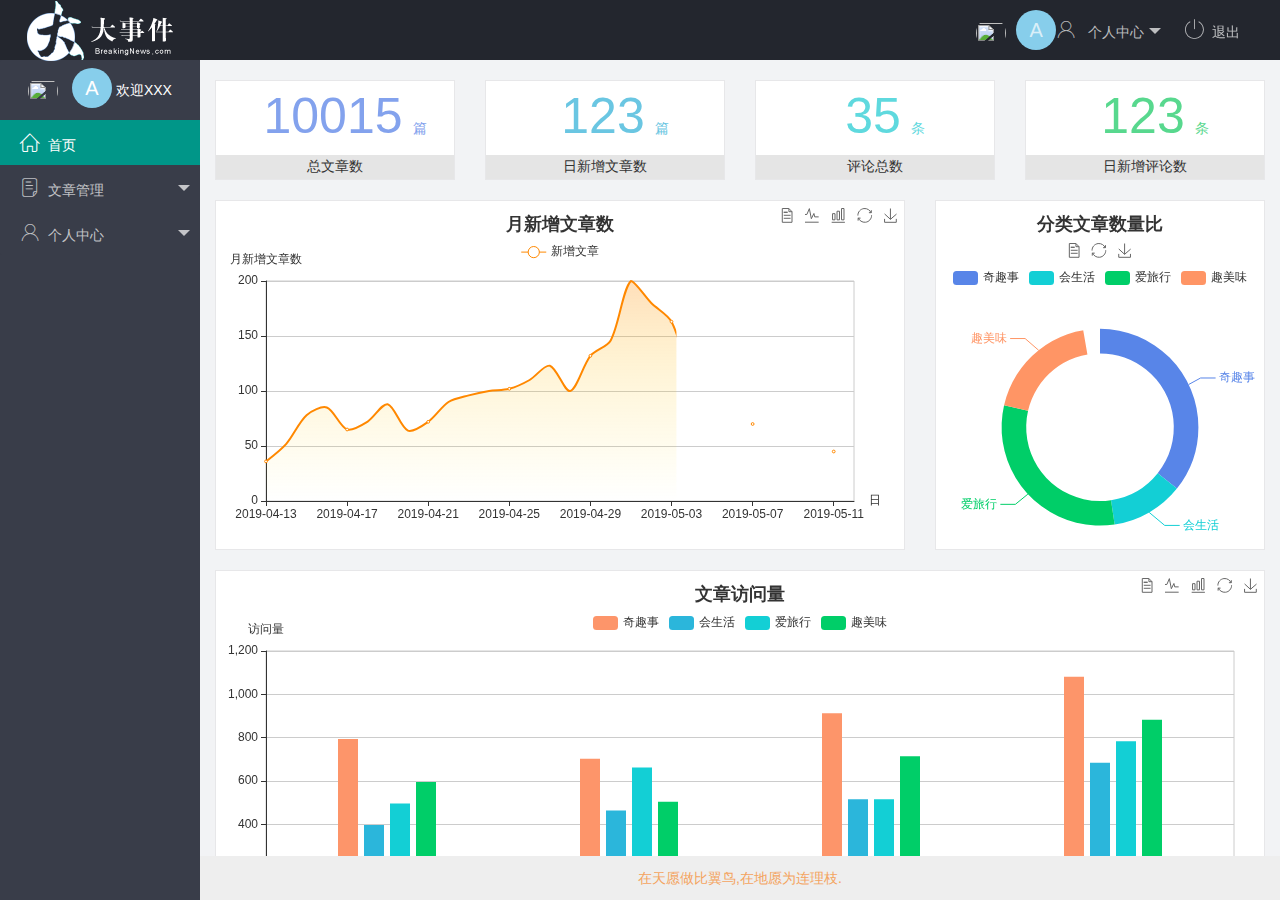
==== commit 1a38e107: "头像功能已经完成" ====
--- a/index.html
+++ b/index.html
@@ -53,7 +53,7 @@
                     <li class="layui-nav-item ">
                         <a class="" href="javascript:;"><span class="iconfont icon-16"></span>文章管理</a>
                         <dl class="layui-nav-child">
-                            <dd><a href="javascript:;"> <i class="layui-icon layui-icon-star" style="font-size: 20px; color: #1E9FFF;"></i>文章类别</a></dd>
+                            <dd><a href="/atacilre/art_cate.html" target="fm"> <i class="layui-icon layui-icon-star" style="font-size: 20px; color: #1E9FFF;"></i>文章类别</a></dd>
                             <dd><a href="javascript:;"><i class="layui-icon layui-icon-star" style="font-size: 20px; color: red;"></i>文章发布</a></dd>
                             <dd><a href="javascript:;"><i class="layui-icon layui-icon-star" style="font-size: 20px; color: orange;"></i>文章管理</a></dd>
                         </dl>
